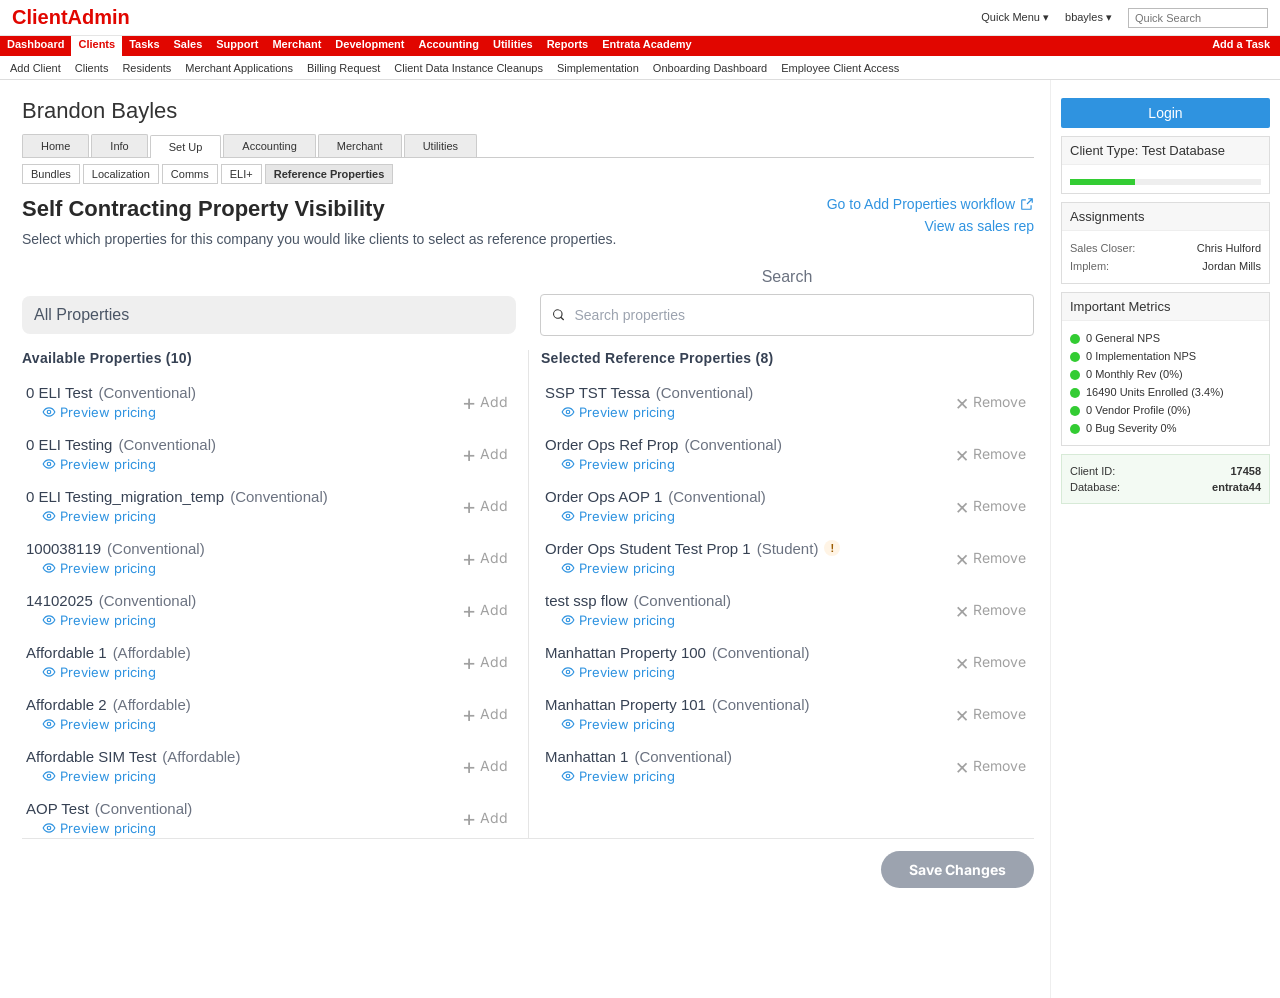
==== ssp-reference-property-setup/index.html @ 7d7e040e "Publish the reference property setup mock so the team can open it. Co-authored-by: Cursor <cursorage" ====
<!doctype html>
<html lang="en">
<head>
<meta charset="utf-8" />
<title>ClientAdmin — Brandon Bayles — Set Up</title>
<link href="https://fonts.googleapis.com/css2?family=Inter:wght@400;500;600;700&display=swap" rel="stylesheet" />
<style>
  * { box-sizing: border-box; }
  body { margin: 0; font-family: Arial, Helvetica, sans-serif; font-size: 11px; color: #333; background: #fff; }
  .ca-top { height: 36px; display: flex; align-items: center; justify-content: space-between; padding: 0 12px; border-bottom: 1px solid #e5e5e5; }
  .ca-logo { color: #e10600; font-size: 20px; font-weight: bold; }
  .ca-top-right { display: flex; align-items: center; gap: 16px; font-size: 11px; }
  .ca-top-right input { width: 140px; height: 20px; border: 1px solid #bbb; padding: 0 6px; font-size: 11px; }
  .ca-nav { background: #e10600; height: 20px; display: flex; align-items: stretch; }
  .ca-nav span { color: #fff; font-size: 11px; font-weight: bold; padding: 2px 7px 0; }
  .ca-nav span.on { background: #fff; color: #e10600; }
  .ca-nav .push { margin-left: auto; padding-right: 10px; }
  .ca-sub { height: 24px; display: flex; gap: 14px; align-items: center; padding: 0 10px; border-bottom: 1px solid #ddd; font-size: 11px; }
  .wrap { display: grid; grid-template-columns: 1fr 230px; }
  .main { padding: 18px 16px 24px 22px; }
  h1 { font-size: 22px; font-weight: normal; margin: 0 0 10px; }
  .tabs { display: flex; border-bottom: 1px solid #ccc; }
  .tabs span { padding: 5px 18px; border: 1px solid #ccc; border-bottom: 0; background: #ececec; margin-right: 2px; border-radius: 2px 2px 0 0; }
  .tabs span.on { background: #fff; position: relative; top: 1px; }
  .subtabs { display: flex; gap: 3px; margin: 6px 0 12px; }
  .subtabs span { padding: 3px 8px; border: 1px solid #ccc; background: #fff; cursor: pointer; }
  .subtabs span.on { background: #e6e6e6; font-weight: bold; }
  .side { border-left: 1px solid #eee; padding: 18px 10px; }
  .login { background: #2f93e0; color: #fff; text-align: center; padding: 7px; font-size: 14px; border-radius: 2px; }
  .box { border: 1px solid #ddd; margin-top: 8px; }
  .box h4 { margin: 0; padding: 6px 8px; font-size: 13px; font-weight: normal; background: #f7f7f7; border-bottom: 1px solid #eee; }
  .box .body { padding: 8px; }
  .meter { height: 6px; background: #eee; margin-top: 6px; } .meter i { display: block; width: 34%; height: 100%; background: #3c3; }
  .arow { display: flex; justify-content: space-between; padding: 3px 0; color: #666; }
  .arow b { color: #333; font-weight: normal; }
  .metric { padding: 3px 0 3px 16px; position: relative; }
  .metric::before { content: ""; position: absolute; left: 0; top: 5px; width: 10px; height: 10px; border-radius: 50%; background: #3c3; }
  .idbox { background: #f3faf3; border: 1px solid #d7ead7; margin-top: 8px; padding: 8px; }
  .idbox div { display: flex; justify-content: space-between; padding: 2px 0; }
  /* reference property module */
  .rp { font-family: Inter, sans-serif; color: #364153; margin-top: 8px; }
  .rp-head { display: flex; justify-content: space-between; align-items: flex-start; margin-bottom: 18px; }
  .rp-head h2 { margin: 0 0 8px; font-size: 22px; font-weight: 700; color: #292929; }
  .rp-head p { margin: 0; color: #4a5565; font-size: 14px; line-height: 1.4; }
  .rp-links { display: flex; flex-direction: column; align-items: flex-end; gap: 6px; white-space: nowrap; }
  .rp-links a { color: #2f93e0; text-decoration: none; cursor: pointer; font-size: 14px; display: inline-flex; align-items: center; gap: 5px; }
  .client-line { margin-top: 8px; color: #4a5565; font-size: 13px; }
  .client-line b { font-weight: 600; color: #292929; }
  .filter { display: grid; grid-template-columns: 1fr 1fr; column-gap: 24px; row-gap: 8px; align-items: center; margin-bottom: 14px; }
  .search-label { text-align: center; font-size: 16px; color: #6b7280; }
  .allprop { background: #efefef; color: #4a5565; border-radius: 8px; padding: 10px 12px; font-size: 16px; font-weight: 500; }
  .search { display: flex; align-items: center; gap: 8px; border: 1px solid #ccc; border-radius: 4px; height: 42px; padding: 0 12px; background: #fff; }
  .search input { border: 0; outline: 0; font: inherit; font-size: 14px; width: 100%; color: #364153; }
  .search input::placeholder { color: #9ca3af; }
  .cols { display: grid; grid-template-columns: 1fr 1fr; min-height: 360px; }
  .cols h5 { margin: 0 0 10px; font-size: 14px; font-weight: 600; letter-spacing: .02em; color: #364153; }
  .left { padding-right: 12px; }
  .right { border-left: 1px solid #e5e5e5; padding: 0 0 0 12px; }
  .item { display: flex; justify-content: space-between; align-items: center; gap: 12px; padding: 8px 4px; min-height: 52px; }
  .item:hover { background: #f5f5f5; }
  .meta { min-width: 0; }
  .item .nm { display: flex; align-items: center; flex-wrap: wrap; gap: 6px; font-size: 15px; color: #364153; }
  .type { color: #6b7280; font-weight: 400; }
  .warn { display: inline-flex; align-items: center; justify-content: center; width: 16px; height: 16px; border-radius: 50%; background: #fff4e5; color: #9a5b00; font-size: 11px; font-weight: 700; cursor: help; }
  .preview { display: flex; align-items: center; gap: 4px; margin: 3px 0 0 16px; background: none; border: 0; padding: 0; color: #2f93e0; font-size: 13px; font-family: Inter, sans-serif; cursor: pointer; }
  .preview:hover { text-decoration: underline; }
  .add, .remove { display: inline-flex; align-items: center; gap: 4px; background: none; border: 0; padding: 0 4px; color: #a1a1a1; font-size: 14px; line-height: 1; cursor: pointer; flex-shrink: 0; font-family: Inter, sans-serif; white-space: nowrap; }
  .add .ico, .remove .ico { font-size: 22px; }
  .add:hover, .remove:hover { color: #364153; }
  .item.just-added { background: #e7f6ec; }
  .footer { position: sticky; bottom: 0; background: #fff; display: flex; justify-content: flex-end; align-items: center; gap: 12px; border-top: 1px solid #e5e5e5; margin-top: 16px; padding: 12px 0; z-index: 2; }
  .dirty { color: #9a5b00; font-size: 13px; }
  .save { background: #9ca3af; color: #fff; border: 0; padding: 10px 28px; border-radius: 20px; font-weight: 700; font-size: 14px; font-family: Inter, sans-serif; }
  .save.ready { background: #193cb8; cursor: pointer; }
  body.sales .edit { display: none; }
  .overlay { position: fixed; inset: 0; background: rgba(0,0,0,.35); display: none; align-items: flex-start; justify-content: center; padding-top: 40px; z-index: 20; }
  .overlay.open { display: flex; }
  body:has(.overlay.open) .footer { display: none; }
  .modal { width: 1040px; max-height: 88vh; overflow: auto; background: #fff; border-radius: 8px; font-family: Inter, sans-serif; color: #292929; }
  .modal-h { display: flex; justify-content: space-between; align-items: center; padding: 16px 24px 0; }
  .modal-h h3 { margin: 0; font-size: 13px; font-weight: 600; color: #666; }
  .x { background: none; border: 0; font-size: 20px; cursor: pointer; color: #444; }
  .modal-b { padding: 8px 24px 28px; }
  .ssp .title { margin: 0 0 8px; font-size: 20px; font-weight: 600; color: #292929; }
  .ssp .help { margin: 0 0 24px; color: #666; font-size: 14px; }
  .ssp .sec { margin: 0 0 12px; font-size: 18px; font-weight: 600; color: #292929; }
  .ssp .rule { border-top: 1px solid #d9d9d9; margin: 32px 0; }
  .ssp .sheet { border: 1px solid #d9d9d9; border-radius: 8px; overflow: hidden; background: #fff; }
  .ssp .g5 { display: grid; grid-template-columns: 2fr 1fr 1fr 1fr 1fr; }
  .ssp .g4 { display: grid; grid-template-columns: 2fr 1fr 1fr 1fr; }
  .ssp .g3 { display: grid; grid-template-columns: 2fr 1fr 1.4fr; }
  .ssp .gh { background: #f5f5f5; border-bottom: 1px solid #d9d9d9; }
  .ssp .gh div, .ssp .cell { padding: 12px 16px; font-size: 14px; color: #292929; line-height: 1.25; }
  .ssp .gh div { font-weight: 600; }
  .ssp .r { text-align: right; }
  .ssp .line { border-bottom: 1px solid #d9d9d9; }
  .ssp .line:hover { background: #fafafa; }
  .ssp .nm { display: flex; align-items: center; gap: 8px; min-width: 0; }
  .ssp .nm span { overflow: hidden; text-overflow: ellipsis; white-space: nowrap; }
  .ssp .chev { width: 16px; height: 16px; flex-shrink: 0; color: #666; transition: transform .15s; }
  .ssp .chev.on { transform: rotate(90deg); }
  .ssp .pl16 { padding-left: 64px; }
  .ssp .pl28 { padding-left: 112px; }
  .ssp .notes { background: #fafafa; border-bottom: 1px solid #d9d9d9; padding: 12px 16px; }
  .ssp .notes li { color: #666; font-size: 11px; line-height: 14px; margin: 0 0 6px 16px; }
  .ssp .gap { background: #fff8eb; }
</style>
</head>
<body>
<div class="ca-top">
  <div class="ca-logo">ClientAdmin</div>
  <div class="ca-top-right"><span>Quick Menu ▾</span><span>bbayles ▾</span><input placeholder="Quick Search" /></div>
</div>
<div class="ca-nav">
  <span>Dashboard</span><span class="on">Clients</span><span>Tasks</span><span>Sales</span><span>Support</span><span>Merchant</span><span>Development</span><span>Accounting</span><span>Utilities</span><span>Reports</span><span>Entrata Academy</span>
  <span class="push">Add a Task</span>
</div>
<div class="ca-sub">
  <span>Add Client</span><span>Clients</span><span>Residents</span><span>Merchant Applications</span><span>Billing Request</span><span>Client Data Instance Cleanups</span><span>Simplementation</span><span>Onboarding Dashboard</span><span>Employee Client Access</span>
</div>
<div class="wrap">
  <div class="main">
    <h1>Brandon Bayles</h1>
    <div class="tabs"><span>Home</span><span>Info</span><span class="on">Set Up</span><span>Accounting</span><span>Merchant</span><span>Utilities</span></div>
    <div class="subtabs"><span>Bundles</span><span>Localization</span><span>Comms</span><span>ELI+</span><span class="on">Reference Properties</span></div>

    <div class="rp-head">
      <div>
        <h2>Self Contracting Property Visibility</h2>
        <p>Select which properties for this company you would like clients to select as reference properties.</p>
      </div>
      <div class="rp-links">
        <a>Go to Add Properties workflow
          <svg width="14" height="14" viewBox="0 0 24 24" fill="none" stroke="#2f93e0" stroke-width="2"><path d="M14 3h7v7M21 3l-9 9M19 14v6a1 1 0 0 1-1 1H4a1 1 0 0 1-1-1V6a1 1 0 0 1 1-1h6"/></svg>
        </a>
        <a id="role">View as sales rep</a>
      </div>
    </div>

    <div class="filter">
      <div></div>
      <div class="search-label">Search</div>
      <div class="allprop">All Properties</div>
      <div class="search">
        <svg width="12" height="12" viewBox="0 0 14 14"><path fill="#383838" d="M13.3 12.2 10.5 9.3A5.8 5.8 0 1 0 9.3 10.5l2.9 2.8a.8.8 0 0 0 1.1-1.1zM5.8 10.3a4.5 4.5 0 1 1 0-9 4.5 4.5 0 0 1 0 9z"/></svg>
        <input id="search" placeholder="Search properties" />
      </div>
    </div>

    <div class="cols">
      <div class="left">
        <h5 id="availHead">Available Properties</h5>
        <div id="available"></div>
      </div>
      <div class="right">
        <h5 id="selHead">Selected Reference Properties</h5>
        <div id="selected"></div>
      </div>
    </div>
    <div class="footer edit"><span class="dirty" id="dirty" hidden>Unsaved changes</span><button class="save" id="save">Save Changes</button></div>
  </div>

  <div class="side">
    <div class="login">Login</div>
    <div class="box"><h4>Client Type: Test Database</h4><div class="body"><div class="meter"><i></i></div></div></div>
    <div class="box"><h4>Assignments</h4><div class="body">
      <div class="arow">Sales Closer: <b>Chris Hulford</b></div>
      <div class="arow">Implem: <b>Jordan Mills</b></div>
    </div></div>
    <div class="box"><h4>Important Metrics</h4><div class="body">
      <div class="metric">0 General NPS</div>
      <div class="metric">0 Implementation NPS</div>
      <div class="metric">0 Monthly Rev (0%)</div>
      <div class="metric">16490 Units Enrolled (3.4%)</div>
      <div class="metric">0 Vendor Profile (0%)</div>
      <div class="metric">0 Bug Severity 0%</div>
    </div></div>
    <div class="idbox">
      <div><span>Client ID:</span><b>17458</b></div>
      <div><span>Database:</span><b>entrata44</b></div>
    </div>
  </div>
</div>

<div class="overlay" id="overlay">
  <div class="modal">
    <div class="modal-h"><h3 id="mTitle"></h3><button class="x" id="mClose">×</button></div>
    <div class="modal-b ssp" id="mBody"></div>
  </div>
</div>

<script>
const CHEV = `<svg class="chev" viewBox="0 0 24 24" fill="none" stroke="currentColor" stroke-width="2"><path d="M9 18l6-6-6-6"/></svg>`;
const BUNDLES = [
  { n: "CA Bundle", u: "$0.70", p: "", t: "$500.00", i: "$500.00", kids: [
    { n: "Bill Pay", u: "$0.45", kids: [
      { n: "ACH Fee", t: "$0.99" }, { n: "Check Fee", t: "$0.99" },
      { n: "Payment Void Stop Fee", t: "$0.99" }, { n: "Payment Failure Fee", t: "$0.99" }
    ]},
    { n: "Call Tracking", u: "$0.25", kids: [{ n: "Additional Vanity Number Cost", t: "$3 per number" }] }
  ]},
  { n: "Accounting Only Bundle", u: "", p: "", t: "", i: "", kids: [
    { n: "Entrata Core", p: "$25.00" }, { n: "Entrata Accounting", p: "$25.00" }
  ]},
  { n: "Entrata Commercial", u: "", p: "$165.00", t: "", i: "", kids: ["Entrata Core","Entrata Accounting","Resident Pay","Check Scanning","Resident Portal","Lease Execution","Inspection Manager","Message Center","Advanced Budgeting"].map(n => ({ n })) },
  { n: "Entrata Affordable", u: "", p: "", t: "", i: "" },
  { n: "Entrata Core Package", u: "", p: "", t: "", i: "" },
  { n: "Entrata Core Package (No Accounting)", u: "", p: "", t: "", i: "" },
  { n: "Property Management Upgrade Package", u: "", p: "", t: "", i: "" },
  { n: "Digital Marketing", u: "$1.02", p: "$1,050.00", t: "", i: "$650.00", kids: [
    { n: "Paid-Ad Services" }, { n: "Marketing Strategy Hub" }, { n: "Reputation Advisor" },
    { n: "SEO Services", notes: ["Engine Spend payments must be made via ACH (auto debit) in advance, according to the payment information provided by Customer. No PPC Services will be provided to Customer until Entrata has received valid payment. Customer communicates to Entrata any Engine Spend adjustments desired prior to the 20th day of the month preceding the month in which they are to become effective."] }
  ]}
];
const INDIVIDUAL = [
  { n: "CA Bundle", u: "$0.70", p: "", t: "$500.00", kids: BUNDLES[0].kids },
  { n: "Accounting Only Bundle", u: "", p: "", t: "", kids: BUNDLES[1].kids },
  { n: "Entrata Commercial", u: "", p: "$165.00", t: "", kids: BUNDLES[2].kids },
  { n: "Check Scanning", u: "$0.55", p: "", t: "" },
  { n: "Leasing Center", u: "$2.25", p: "", t: "", kids: [{ n: "Call Cap Allotment", u: "$0.05 Calls/Units/Month" }] },
  { n: "Utilities", u: "$2.25", p: "", t: "" },
  { n: "ResidentPay", u: "", p: "", t: "", kids: [
    { n: "One Time Resident Credit Cards Fee", t: "$3.50 + 2.95%^*" },
    { n: "One Time Resident Debit Cards Fee", t: "$8.95" },
    { n: "One Time Resident eCheck (ACH) Fee", t: "$0.95" },
    { n: "Recurring Company Credit Cards Fee", t: "$0.48 + 2.49%" },
    { n: "eCheck (ACH) Return Fee", t: "$35.00" },
    { n: "Platform Ops - Processing", t: "$3.50/mo" },
    { n: "Platform Ops - Settlement", t: "$0.85/batch" }
  ]},
  { n: "Bill Pay", u: "", p: "", t: "", kids: [
    { n: "ACH Fee", t: "0.99" }, { n: "Check Fee", t: "1.50" },
    { n: "Failure/Return Fee", t: "35.00" }, { n: "Void/Stop Payment Fee", t: "35.00" }
  ]},
  { n: "Homebody", u: "$2.25", p: "", t: "" }
];
const PROPS = [
  ["0 ELI Test","Conventional",["ResidentPay","Resident Portal","ELI Leasing AI"]],
  ["0 ELI Testing","Conventional",["ResidentPay","Resident Portal"]],
  ["0 ELI Testing_migration_temp","Conventional",["ResidentPay"]],
  ["100038119","Conventional",["ResidentPay","Resident Portal","ELI Leasing AI","Utility Billing"]],
  ["14102025","Conventional",["ResidentPay","ELI Leasing AI"]],
  ["Affordable 1","Affordable",["ResidentPay","Resident Portal"]],
  ["Affordable 2","Affordable",["ResidentPay","Resident Portal","Utility Billing"]],
  ["Affordable SIM Test","Affordable",["ResidentPay"]],
  ["AOP Test","Conventional",["ResidentPay","Resident Portal","ELI Leasing AI","Utility Billing"]],
  ["Auto Advance Period Off","Conventional",["ResidentPay","Resident Portal"]],
  ["SSP TST Tessa","Conventional",["RentPlus, California In-Lease","ResidentPay","ELI Leasing AI","Resident Portal","Utility Billing"]],
  ["Order Ops Ref Prop","Conventional",["ResidentPay","Resident Portal","ELI Leasing AI","Utility Billing"]],
  ["Order Ops AOP 1","Conventional",["ResidentPay","Resident Portal","Utility Billing"]],
  ["Order Ops Student Test Prop 1","Student",["ResidentPay","Resident Portal","Deposit Alternative"]],
  ["test ssp flow","Conventional",["ResidentPay","ELI Leasing AI","Resident Portal"]],
  ["Manhattan Property 100","Conventional",["RentPlus, California In-Lease","ResidentPay","Resident Portal","ELI Leasing AI"]],
  ["Manhattan Property 101","Conventional",["ResidentPay","Resident Portal","Utility Billing"]],
  ["Manhattan 1","Conventional",["ResidentPay","Resident Portal","ELI Leasing AI"]]
].map(([name,type,products],id) => ({id,name,type,products}));

const SELECTED_NAMES = ["SSP TST Tessa","Order Ops Ref Prop","Order Ops AOP 1","Order Ops Student Test Prop 1","test ssp flow","Manhattan Property 100","Manhattan Property 101","Manhattan 1"];
let selected = new Set(PROPS.filter(p => SELECTED_NAMES.includes(p.name)).map(p => p.id));
let flashId = null;
const original = new Set(selected);
const TERM = { name: "Order Ops Student Test Prop 1", product: "Deposit Alternative", date: "11/30/2026" };

const $ = id => document.getElementById(id);
const EYE = `<svg width="14" height="14" viewBox="0 0 24 24" fill="none" stroke="currentColor" stroke-width="2"><path d="M2 12s3.5-7 10-7 10 7 10 7-3.5 7-10 7S2 12 2 12z"/><circle cx="12" cy="12" r="3"/></svg>`;
function item(p, on) {
  const warn = p.name === TERM.name
    ? `<span class="warn" title="${TERM.product} ends ${TERM.date}. Sales Closer and Deal Desk notified.">!</span>`
    : "";
  const added = flashId === p.id ? " just-added" : "";
  const transfer = on
    ? `<button class="remove edit" onclick="toggle(${p.id})"><span class="ico">×</span> Remove</button>`
    : `<button class="add edit" onclick="toggle(${p.id})"><span class="ico">+</span> Add</button>`;
  return `<div class="item${added}"><div class="meta"><div class="nm"><span>${p.name}</span><span class="type">(${p.type})</span>${warn}</div>
    <button class="preview" onclick="openPreview(${p.id})">${EYE} Preview pricing</button></div>${transfer}</div>`;
}
function render() {
  const q = $("search").value.toLowerCase();
  const hit = p => p.name.toLowerCase().includes(q);
  const avail = PROPS.filter(p => !selected.has(p.id) && hit(p));
  const sel = PROPS.filter(p => selected.has(p.id) && hit(p));
  $("availHead").textContent = `Available Properties (${avail.length})`;
  $("selHead").textContent = `Selected Reference Properties (${sel.length})`;
  $("available").innerHTML = avail.map(p => item(p, false)).join("");
  $("selected").innerHTML = sel.map(p => item(p, true)).join("");
  const dirty = selected.size !== original.size || [...selected].some(id => !original.has(id));
  $("save").classList.toggle("ready", dirty);
  $("dirty").hidden = !dirty;
}
function toggle(id) {
  const adding = !selected.has(id);
  adding ? selected.add(id) : selected.delete(id);
  flashId = adding ? id : null;
  render();
  if (adding) setTimeout(() => { flashId = null; document.querySelector(".just-added")?.classList.remove("just-added"); }, 800);
}
function renderSheet(rows, cols, prefix) {
  const g = cols === 5 ? "g5" : "g4";
  const labels = cols === 5
    ? ["Bundle Name", "Monthly Fee<br>Per Unit", "Monthly Fee<br>Per Property", "Transaction<br>Fee's", "Implementation<br>Fee"]
    : ["Product Name", "Monthly Fee<br>Per Unit", "Monthly Fee<br>Per Property", "Transaction<br>Fee's"];
  const head = labels.map((l, i) => `<div class="${i ? "r" : ""}">${l}</div>`).join("");
  const body = rows.map((row, i) => {
    const key = `${prefix}${i}`;
    const open = row.kids ? ` data-key="${key}"` : "";
    let html = `<div class="${g} line"${open}><div class="nm cell">${CHEV}<span>${row.n}</span></div>${(cols === 5 ? [row.u, row.p, row.t, row.i] : [row.u, row.p, row.t]).map(v => `<div class="r cell">${v || ""}</div>`).join("")}</div>`;
    if (row.kids) {
      html += `<div class="kids" data-for="${key}" hidden>`;
      row.kids.forEach((kid, k) => {
        const nk = `${key}-${k}`;
        const kidCols = cols === 5 ? [kid.u, kid.p, kid.t, ""] : [kid.u, kid.p, kid.t];
        html += `<div class="${g} line"${kid.kids ? ` data-key="${nk}"` : ""}><div class="nm cell pl16">${kid.kids ? CHEV : ""}<span>${kid.n}</span></div>${kidCols.map(v => `<div class="r cell">${v || ""}</div>`).join("")}</div>`;
        if (kid.kids) {
          html += `<div class="kids" data-for="${nk}" hidden>`;
          kid.kids.forEach(nest => {
            const nestCols = cols === 5 ? [nest.u, "", nest.t, ""] : [nest.u, "", nest.t];
            html += `<div class="${g} line"><div class="cell pl28">${nest.n}</div>${nestCols.map(v => `<div class="r cell">${v || ""}</div>`).join("")}</div>`;
          });
          html += `</div>`;
        }
        if (kid.notes) html += `<div class="notes"><ul>${kid.notes.map(t => `<li>${t}</li>`).join("")}</ul></div>`;
      });
      html += `</div>`;
    }
    return html;
  }).join("");
  return `<div class="sheet"><div class="${g} gh">${head}</div>${body}</div>`;
}
function openPreview(id) {
  const p = PROPS.find(x => x.id === id);
  $("mTitle").textContent = p.name + " (" + p.type + ")";
  $("mBody").innerHTML = `
    <h2 class="title">Selected Products</h2>
    <p class="help">Need to edit your product selection? Contact your Sales Representative.</p>
    <h3 class="sec">Bundles</h3>
    ${renderSheet(BUNDLES, 5, "b")}
    <div class="rule"></div>
    <h3 class="sec">Individual Products</h3>
    ${renderSheet(INDIVIDUAL, 4, "i")}`;
  $("overlay").classList.add("open");
}
document.addEventListener("click", e => {
  const row = e.target.closest("[data-key]");
  if (!row || !row.closest(".ssp")) return;
  const box = row.parentElement.querySelector(`[data-for="${row.dataset.key}"]`);
  if (!box) return;
  box.hidden = !box.hidden;
  row.querySelector(".chev")?.classList.toggle("on", !box.hidden);
});
$("mClose").onclick = () => $("overlay").classList.remove("open");
$("overlay").onclick = e => { if (e.target.id === "overlay") $("overlay").classList.remove("open"); };
$("search").oninput = render;
$("role").onclick = () => {
  document.body.classList.toggle("sales");
  $("role").textContent = document.body.classList.contains("sales") ? "View as Deal Desk" : "View as sales rep";
};
$("save").onclick = () => { if (!$("save").classList.contains("ready")) return; original.clear(); selected.forEach(id => original.add(id)); render(); };
render();
</script>
</body>
</html>
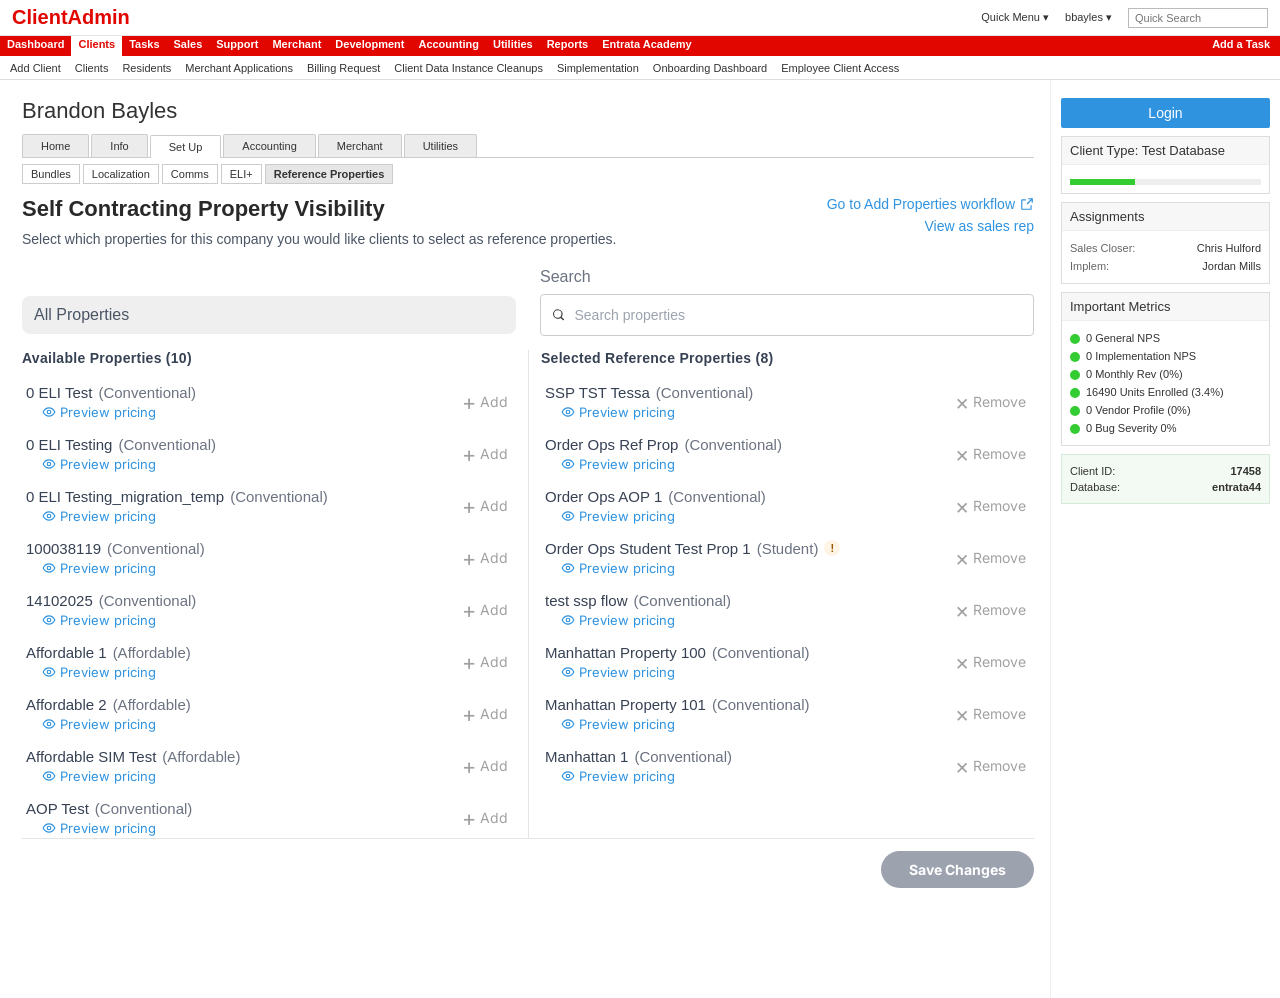
==== commit fd63893b: "Left-align the Search label with the search box. Co-authored-by: Cursor <cursoragent@cursor.com>" ====
--- a/ssp-reference-property-setup/index.html
+++ b/ssp-reference-property-setup/index.html
@@ -47,7 +47,7 @@
   .client-line { margin-top: 8px; color: #4a5565; font-size: 13px; }
   .client-line b { font-weight: 600; color: #292929; }
   .filter { display: grid; grid-template-columns: 1fr 1fr; column-gap: 24px; row-gap: 8px; align-items: center; margin-bottom: 14px; }
-  .search-label { text-align: center; font-size: 16px; color: #6b7280; }
+  .search-label { text-align: left; font-size: 16px; color: #6b7280; }
   .allprop { background: #efefef; color: #4a5565; border-radius: 8px; padding: 10px 12px; font-size: 16px; font-weight: 500; }
   .search { display: flex; align-items: center; gap: 8px; border: 1px solid #ccc; border-radius: 4px; height: 42px; padding: 0 12px; background: #fff; }
   .search input { border: 0; outline: 0; font: inherit; font-size: 14px; width: 100%; color: #364153; }
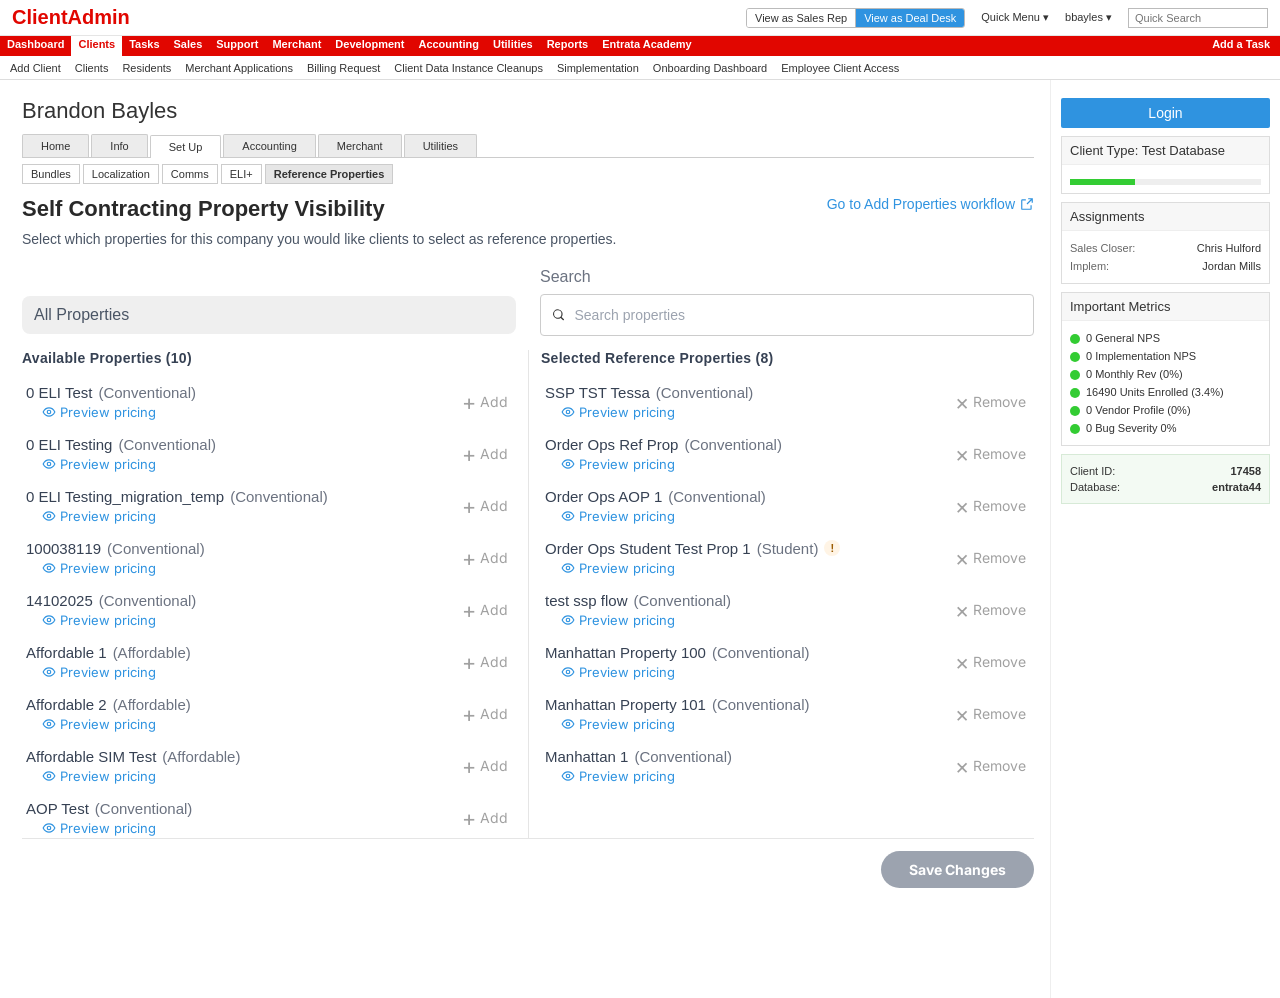
==== commit de505aa4: "Move the sales and deal desk views into a toggle beside Quick Menu. Co-authored-by: Cursor <cursorag" ====
--- a/ssp-reference-property-setup/index.html
+++ b/ssp-reference-property-setup/index.html
@@ -10,6 +10,10 @@
   .ca-top { height: 36px; display: flex; align-items: center; justify-content: space-between; padding: 0 12px; border-bottom: 1px solid #e5e5e5; }
   .ca-logo { color: #e10600; font-size: 20px; font-weight: bold; }
   .ca-top-right { display: flex; align-items: center; gap: 16px; font-size: 11px; }
+  .role-toggle { display: inline-flex; border: 1px solid #bbb; border-radius: 3px; overflow: hidden; }
+  .role-toggle button { background: #fff; border: 0; border-right: 1px solid #bbb; font: inherit; font-size: 11px; padding: 3px 8px; cursor: pointer; color: #333; white-space: nowrap; }
+  .role-toggle button:last-child { border-right: 0; }
+  .role-toggle button.on { background: #2f93e0; color: #fff; }
   .ca-top-right input { width: 140px; height: 20px; border: 1px solid #bbb; padding: 0 6px; font-size: 11px; }
   .ca-nav { background: #e10600; height: 20px; display: flex; align-items: stretch; }
   .ca-nav span { color: #fff; font-size: 11px; font-weight: bold; padding: 2px 7px 0; }
@@ -109,7 +113,13 @@
 <body>
 <div class="ca-top">
   <div class="ca-logo">ClientAdmin</div>
-  <div class="ca-top-right"><span>Quick Menu ▾</span><span>bbayles ▾</span><input placeholder="Quick Search" /></div>
+  <div class="ca-top-right">
+    <div class="role-toggle" id="role">
+      <button type="button" data-role="sales">View as Sales Rep</button>
+      <button type="button" data-role="desk" class="on">View as Deal Desk</button>
+    </div>
+    <span>Quick Menu ▾</span><span>bbayles ▾</span><input placeholder="Quick Search" />
+  </div>
 </div>
 <div class="ca-nav">
   <span>Dashboard</span><span class="on">Clients</span><span>Tasks</span><span>Sales</span><span>Support</span><span>Merchant</span><span>Development</span><span>Accounting</span><span>Utilities</span><span>Reports</span><span>Entrata Academy</span>
@@ -133,7 +143,6 @@
         <a>Go to Add Properties workflow
           <svg width="14" height="14" viewBox="0 0 24 24" fill="none" stroke="#2f93e0" stroke-width="2"><path d="M14 3h7v7M21 3l-9 9M19 14v6a1 1 0 0 1-1 1H4a1 1 0 0 1-1-1V6a1 1 0 0 1 1-1h6"/></svg>
         </a>
-        <a id="role">View as sales rep</a>
       </div>
     </div>
 
@@ -350,10 +359,12 @@
 $("mClose").onclick = () => $("overlay").classList.remove("open");
 $("overlay").onclick = e => { if (e.target.id === "overlay") $("overlay").classList.remove("open"); };
 $("search").oninput = render;
-$("role").onclick = () => {
-  document.body.classList.toggle("sales");
-  $("role").textContent = document.body.classList.contains("sales") ? "View as Deal Desk" : "View as sales rep";
-};
+document.querySelectorAll("#role button").forEach(btn => {
+  btn.onclick = () => {
+    document.body.classList.toggle("sales", btn.dataset.role === "sales");
+    document.querySelectorAll("#role button").forEach(b => b.classList.toggle("on", b === btn));
+  };
+});
 $("save").onclick = () => { if (!$("save").classList.contains("ready")) return; original.clear(); selected.forEach(id => original.add(id)); render(); };
 render();
 </script>
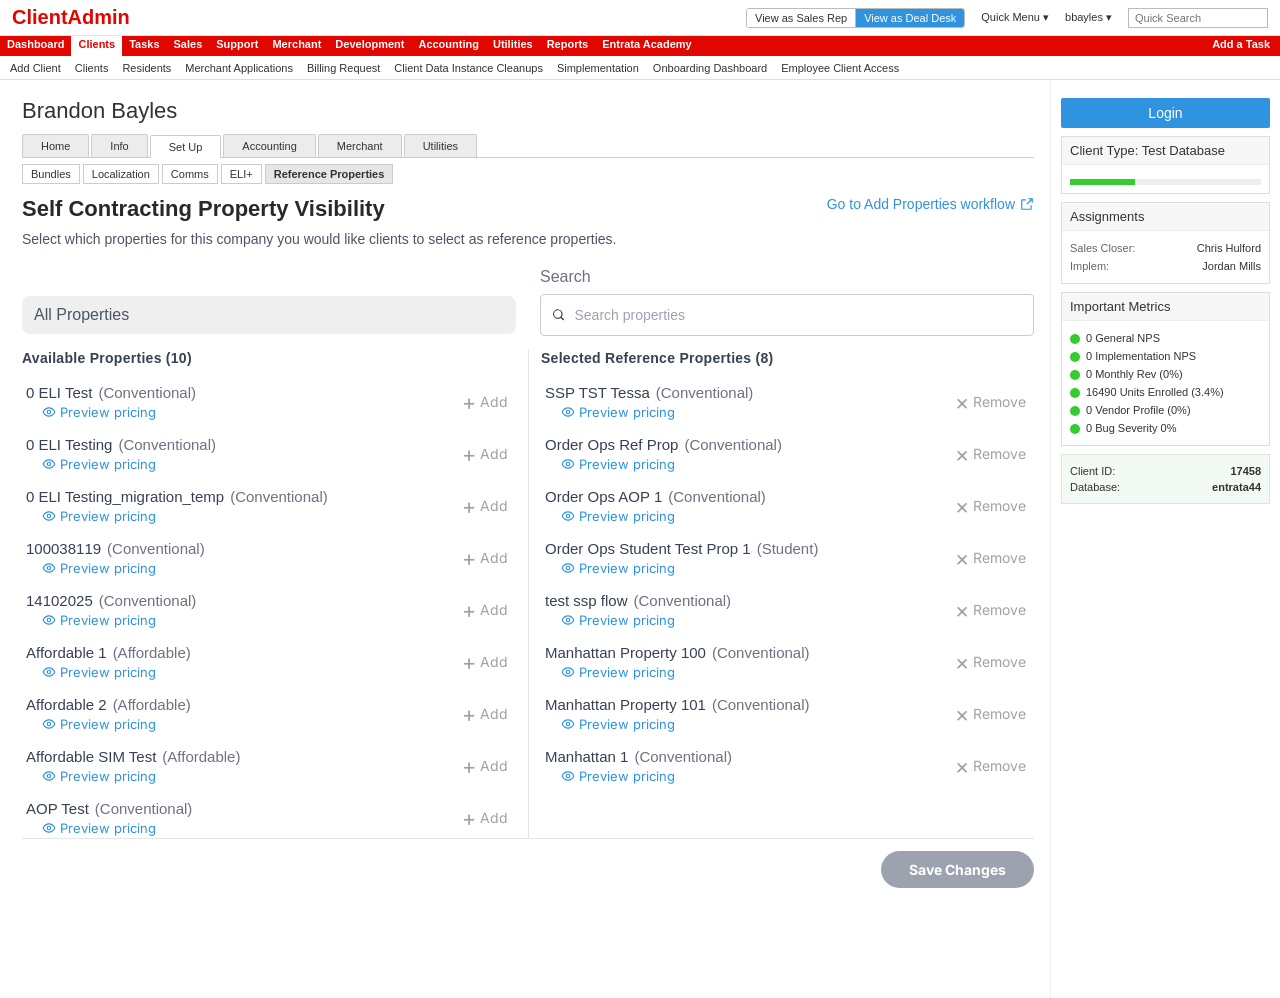
==== commit 9579371a: "Remove the warning mark next to Order Ops Student Test Prop 1." ====
--- a/ssp-reference-property-setup/index.html
+++ b/ssp-reference-property-setup/index.html
@@ -65,7 +65,6 @@
   .meta { min-width: 0; }
   .item .nm { display: flex; align-items: center; flex-wrap: wrap; gap: 6px; font-size: 15px; color: #364153; }
   .type { color: #6b7280; font-weight: 400; }
-  .warn { display: inline-flex; align-items: center; justify-content: center; width: 16px; height: 16px; border-radius: 50%; background: #fff4e5; color: #9a5b00; font-size: 11px; font-weight: 700; cursor: help; }
   .preview { display: flex; align-items: center; gap: 4px; margin: 3px 0 0 16px; background: none; border: 0; padding: 0; color: #2f93e0; font-size: 13px; font-family: Inter, sans-serif; cursor: pointer; }
   .preview:hover { text-decoration: underline; }
   .add, .remove { display: inline-flex; align-items: center; gap: 4px; background: none; border: 0; padding: 0 4px; color: #a1a1a1; font-size: 14px; line-height: 1; cursor: pointer; flex-shrink: 0; font-family: Inter, sans-serif; white-space: nowrap; }
@@ -268,19 +267,15 @@
 let selected = new Set(PROPS.filter(p => SELECTED_NAMES.includes(p.name)).map(p => p.id));
 let flashId = null;
 const original = new Set(selected);
-const TERM = { name: "Order Ops Student Test Prop 1", product: "Deposit Alternative", date: "11/30/2026" };
 
 const $ = id => document.getElementById(id);
 const EYE = `<svg width="14" height="14" viewBox="0 0 24 24" fill="none" stroke="currentColor" stroke-width="2"><path d="M2 12s3.5-7 10-7 10 7 10 7-3.5 7-10 7S2 12 2 12z"/><circle cx="12" cy="12" r="3"/></svg>`;
 function item(p, on) {
-  const warn = p.name === TERM.name
-    ? `<span class="warn" title="${TERM.product} ends ${TERM.date}. Sales Closer and Deal Desk notified.">!</span>`
-    : "";
   const added = flashId === p.id ? " just-added" : "";
   const transfer = on
     ? `<button class="remove edit" onclick="toggle(${p.id})"><span class="ico">×</span> Remove</button>`
     : `<button class="add edit" onclick="toggle(${p.id})"><span class="ico">+</span> Add</button>`;
-  return `<div class="item${added}"><div class="meta"><div class="nm"><span>${p.name}</span><span class="type">(${p.type})</span>${warn}</div>
+  return `<div class="item${added}"><div class="meta"><div class="nm"><span>${p.name}</span><span class="type">(${p.type})</span></div>
     <button class="preview" onclick="openPreview(${p.id})">${EYE} Preview pricing</button></div>${transfer}</div>`;
 }
 function render() {
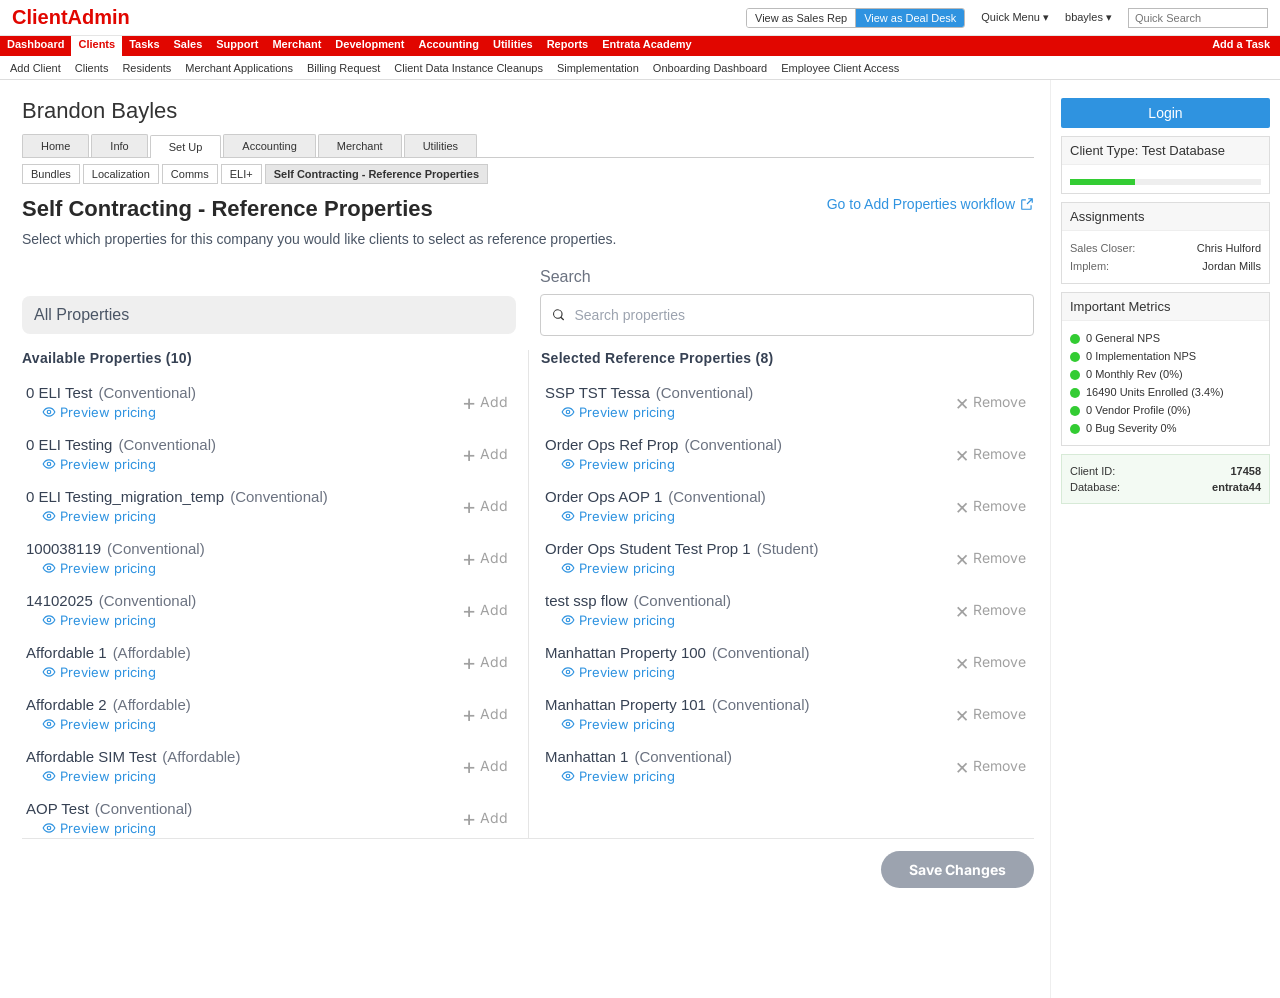
==== commit 92fb2b5c: "Rename the reference properties title to Self Contracting - Reference Properties. Co-authored-by: Cu" ====
--- a/ssp-reference-property-setup/index.html
+++ b/ssp-reference-property-setup/index.html
@@ -131,11 +131,11 @@
   <div class="main">
     <h1>Brandon Bayles</h1>
     <div class="tabs"><span>Home</span><span>Info</span><span class="on">Set Up</span><span>Accounting</span><span>Merchant</span><span>Utilities</span></div>
-    <div class="subtabs"><span>Bundles</span><span>Localization</span><span>Comms</span><span>ELI+</span><span class="on">Reference Properties</span></div>
+    <div class="subtabs"><span>Bundles</span><span>Localization</span><span>Comms</span><span>ELI+</span><span class="on">Self Contracting - Reference Properties</span></div>
 
     <div class="rp-head">
       <div>
-        <h2>Self Contracting Property Visibility</h2>
+        <h2>Self Contracting - Reference Properties</h2>
         <p>Select which properties for this company you would like clients to select as reference properties.</p>
       </div>
       <div class="rp-links">
